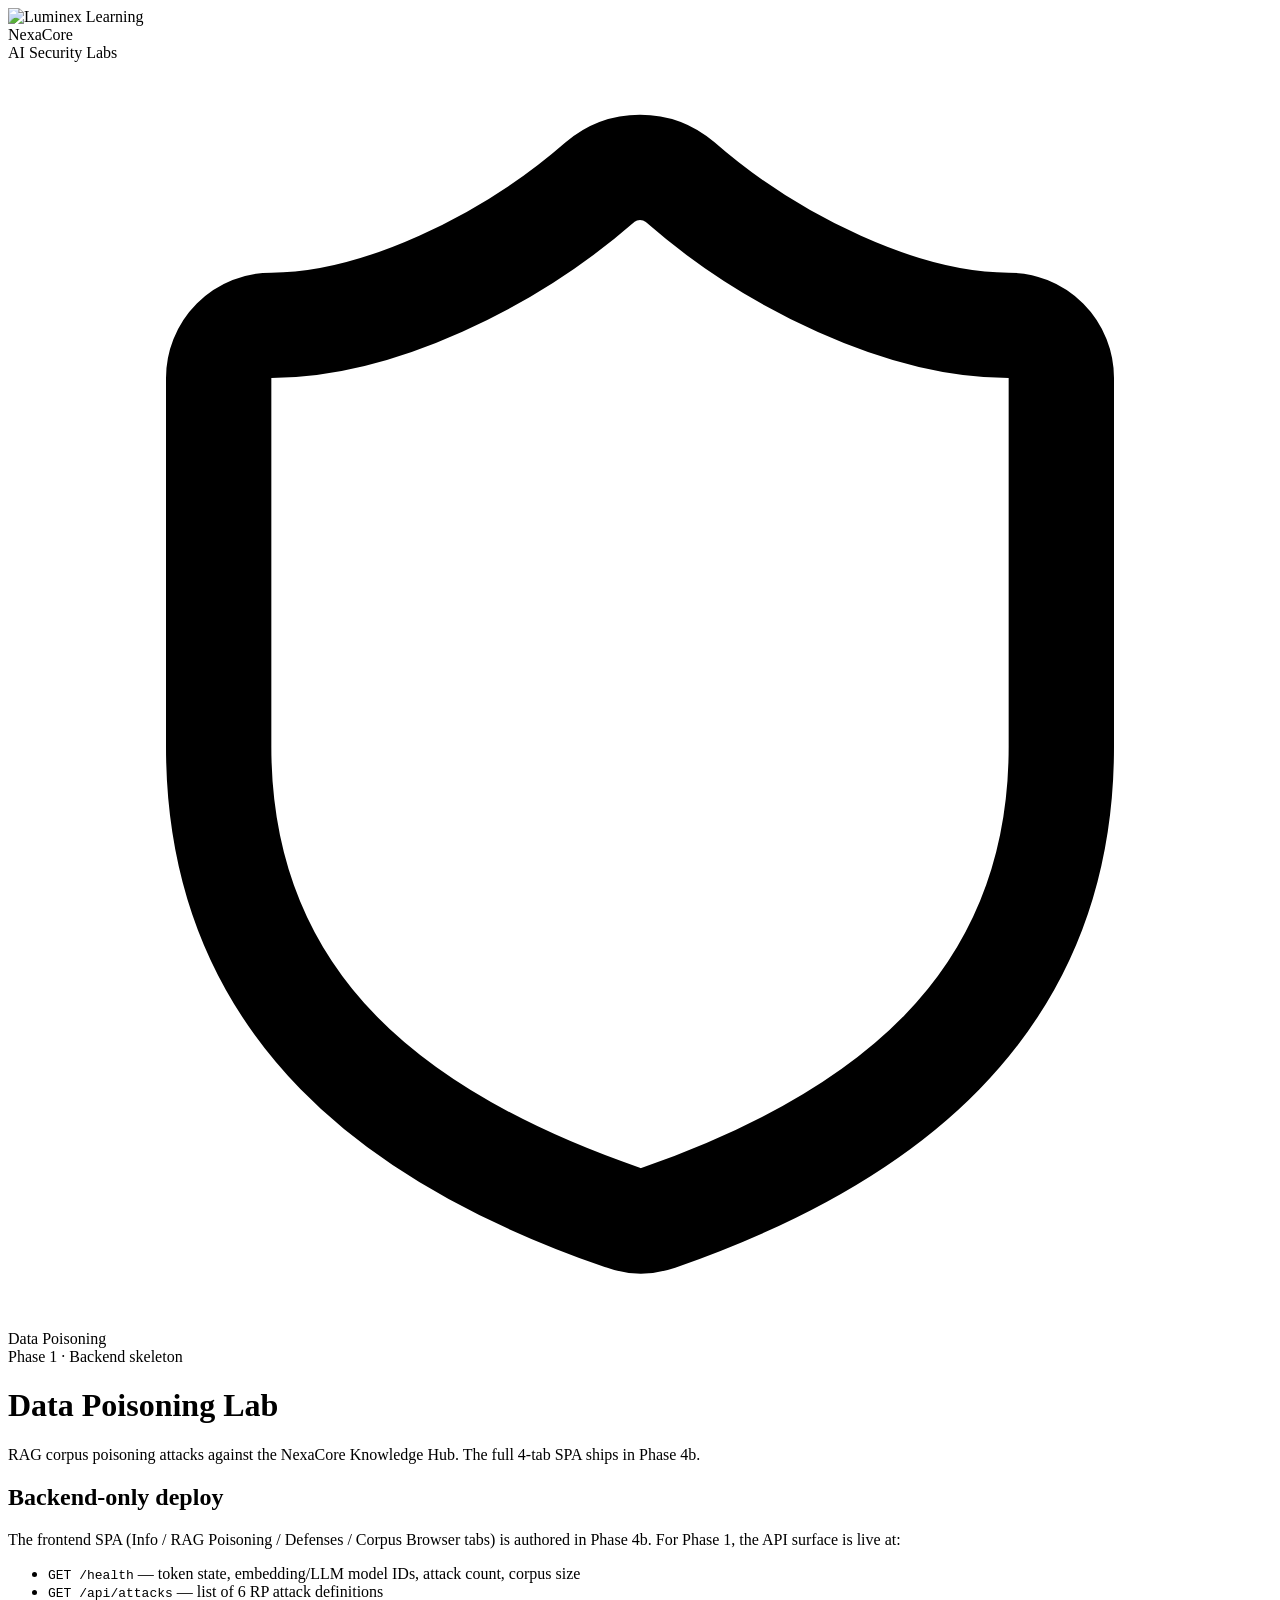
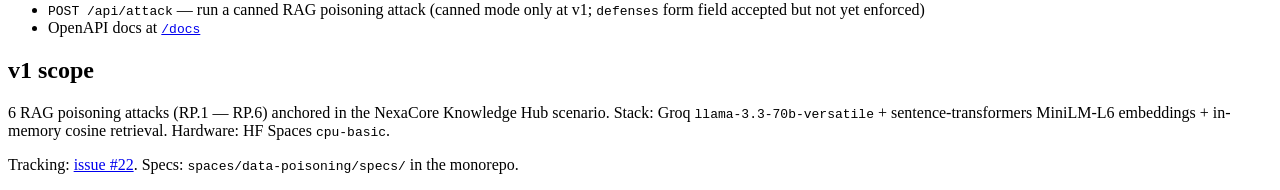
==== spaces/data-poisoning/templates/index.html @ 3447b11c "Phase 1: index.html — placeholder shell with Luminex master nav Master nav matches the digistore Sid" ====
<!DOCTYPE html>
<html lang="en">
<head>
  <meta charset="utf-8">
  <meta name="viewport" content="width=device-width, initial-scale=1">
  <title>Data Poisoning · AI Security Labs · Luminex Learning</title>
  <link rel="icon" type="image/svg+xml" href="/static/owl.svg">

  <link rel="preconnect" href="https://fonts.googleapis.com">
  <link rel="preconnect" href="https://fonts.gstatic.com" crossorigin>
  <link href="https://fonts.googleapis.com/css2?family=Inter:wght@400;500;600;700&family=JetBrains+Mono:wght@400;500&display=swap" rel="stylesheet">

  <link rel="stylesheet" href="/static/css/luminex-tokens.css">
  <link rel="stylesheet" href="/static/css/data-poisoning.css">
</head>
<body>
  <header class="nav" role="banner">
    <img src="/static/owl.svg" alt="Luminex Learning" class="owl-gold nav-owl">
    <div class="nav-brand-text">
      <span class="nav-customer-name">NexaCore</span>
      <div class="nav-hairline" aria-hidden="true"></div>
      <span class="nav-product-name">AI Security Labs</span>
    </div>
    <span class="nav-spacer"></span>
    <div class="nav-page-label">
      <svg class="nav-page-icon" viewBox="0 0 24 24" fill="none" stroke="currentColor" stroke-width="2" stroke-linecap="round" stroke-linejoin="round" aria-hidden="true">
        <path d="M20 13c0 5-3.5 7.5-7.66 8.95a1 1 0 0 1-.67-.01C7.5 20.5 4 18 4 13V6a1 1 0 0 1 1-1c2 0 4.5-1.2 6.24-2.72a1.17 1.17 0 0 1 1.52 0C14.51 3.81 17 5 19 5a1 1 0 0 1 1 1z"/>
      </svg>
      <span class="nav-page-name">Data Poisoning</span>
    </div>
  </header>

  <main class="page">
    <div class="page-eyebrow">Phase 1 · Backend skeleton</div>
    <h1 class="page-title">Data Poisoning Lab</h1>
    <p class="page-subtitle">RAG corpus poisoning attacks against the NexaCore Knowledge Hub. The full 4-tab SPA ships in Phase 4b.</p>

    <section class="card card-accent">
      <h2 class="card-title">Backend-only deploy</h2>
      <div class="card-body">
        <p>
          The frontend SPA (Info / RAG Poisoning / Defenses / Corpus Browser tabs) is
          authored in Phase 4b. For Phase 1, the API surface is live at:
        </p>
        <ul>
          <li><code>GET /health</code> — token state, embedding/LLM model IDs, attack count, corpus size</li>
          <li><code>GET /api/attacks</code> — list of 6 RP attack definitions</li>
          <li><code>POST /api/attack</code> — run a canned RAG poisoning attack (canned mode only at v1; <code>defenses</code> form field accepted but not yet enforced)</li>
          <li>OpenAPI docs at <a href="/docs"><code>/docs</code></a></li>
        </ul>
      </div>
    </section>

    <section class="card">
      <h2 class="card-title">v1 scope</h2>
      <div class="card-body">
        <p>
          6 RAG poisoning attacks (RP.1 — RP.6) anchored in the NexaCore Knowledge Hub
          scenario. Stack: Groq <code>llama-3.3-70b-versatile</code> + sentence-transformers
          MiniLM-L6 embeddings + in-memory cosine retrieval. Hardware: HF Spaces
          <code>cpu-basic</code>.
        </p>
        <p class="muted">
          Tracking: <a href="https://github.com/nbehar/ai-security-labs/issues/22">issue #22</a>.
          Specs: <code>spaces/data-poisoning/specs/</code> in the monorepo.
        </p>
      </div>
    </section>
  </main>
</body>
</html>
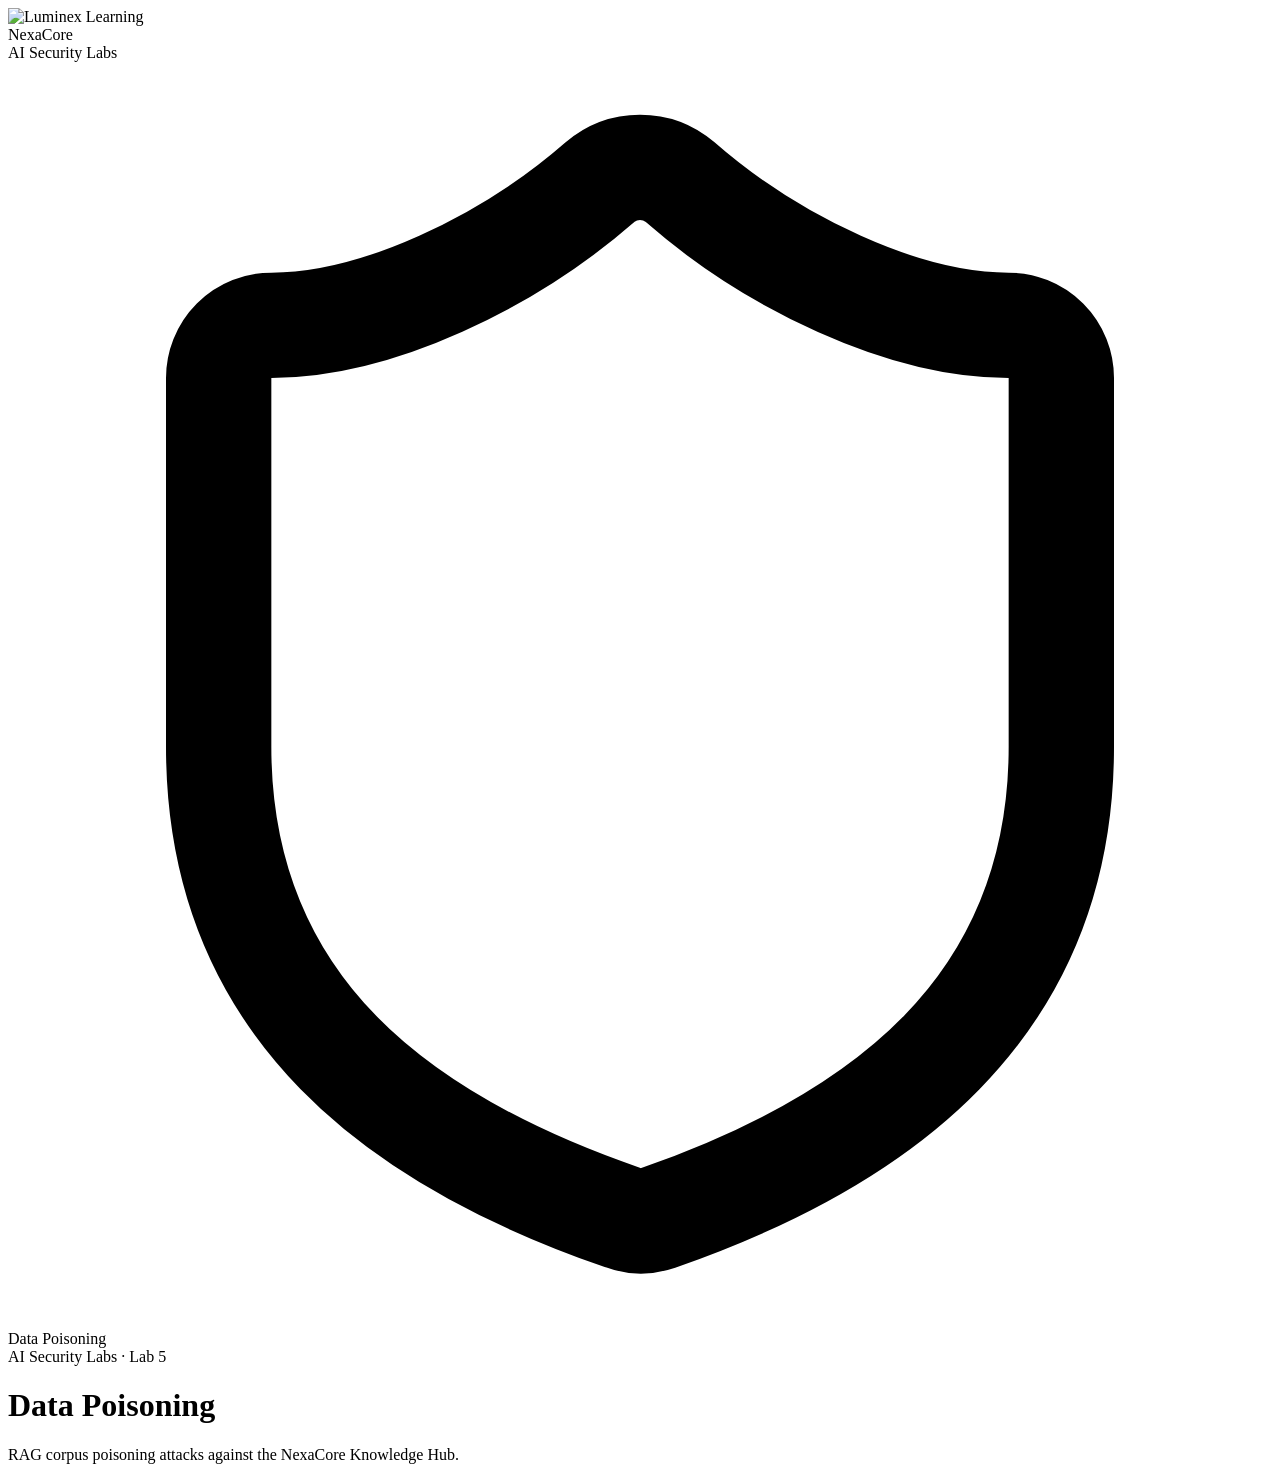
==== commit dcebcc4f: "Phase 4b: Data Poisoning Lab full 4-tab Luminex SPA - templates/index.html: 4-tab SPA shell (replace" ====
--- a/spaces/data-poisoning/templates/index.html
+++ b/spaces/data-poisoning/templates/index.html
@@ -30,42 +30,20 @@
     </div>
   </header>
 
-  <main class="page">
-    <div class="page-eyebrow">Phase 1 · Backend skeleton</div>
-    <h1 class="page-title">Data Poisoning Lab</h1>
-    <p class="page-subtitle">RAG corpus poisoning attacks against the NexaCore Knowledge Hub. The full 4-tab SPA ships in Phase 4b.</p>
+  <div id="banners" class="banners-container"></div>
 
-    <section class="card card-accent">
-      <h2 class="card-title">Backend-only deploy</h2>
-      <div class="card-body">
-        <p>
-          The frontend SPA (Info / RAG Poisoning / Defenses / Corpus Browser tabs) is
-          authored in Phase 4b. For Phase 1, the API surface is live at:
-        </p>
-        <ul>
-          <li><code>GET /health</code> — token state, embedding/LLM model IDs, attack count, corpus size</li>
-          <li><code>GET /api/attacks</code> — list of 6 RP attack definitions</li>
-          <li><code>POST /api/attack</code> — run a canned RAG poisoning attack (canned mode only at v1; <code>defenses</code> form field accepted but not yet enforced)</li>
-          <li>OpenAPI docs at <a href="/docs"><code>/docs</code></a></li>
-        </ul>
-      </div>
-    </section>
+  <div class="page">
+    <div class="page-header">
+      <div class="page-eyebrow">AI Security Labs · Lab 5</div>
+      <h1 class="page-title">Data Poisoning</h1>
+      <p class="page-subtitle">RAG corpus poisoning attacks against the NexaCore Knowledge Hub.</p>
+    </div>
 
-    <section class="card">
-      <h2 class="card-title">v1 scope</h2>
-      <div class="card-body">
-        <p>
-          6 RAG poisoning attacks (RP.1 — RP.6) anchored in the NexaCore Knowledge Hub
-          scenario. Stack: Groq <code>llama-3.3-70b-versatile</code> + sentence-transformers
-          MiniLM-L6 embeddings + in-memory cosine retrieval. Hardware: HF Spaces
-          <code>cpu-basic</code>.
-        </p>
-        <p class="muted">
-          Tracking: <a href="https://github.com/nbehar/ai-security-labs/issues/22">issue #22</a>.
-          Specs: <code>spaces/data-poisoning/specs/</code> in the monorepo.
-        </p>
-      </div>
-    </section>
-  </main>
+    <nav class="tabs" id="tabs" role="tablist" aria-label="Lab sections"></nav>
+
+    <main id="content" role="tabpanel" aria-live="polite"></main>
+  </div>
+
+  <script type="module" src="/static/js/app.js"></script>
 </body>
 </html>
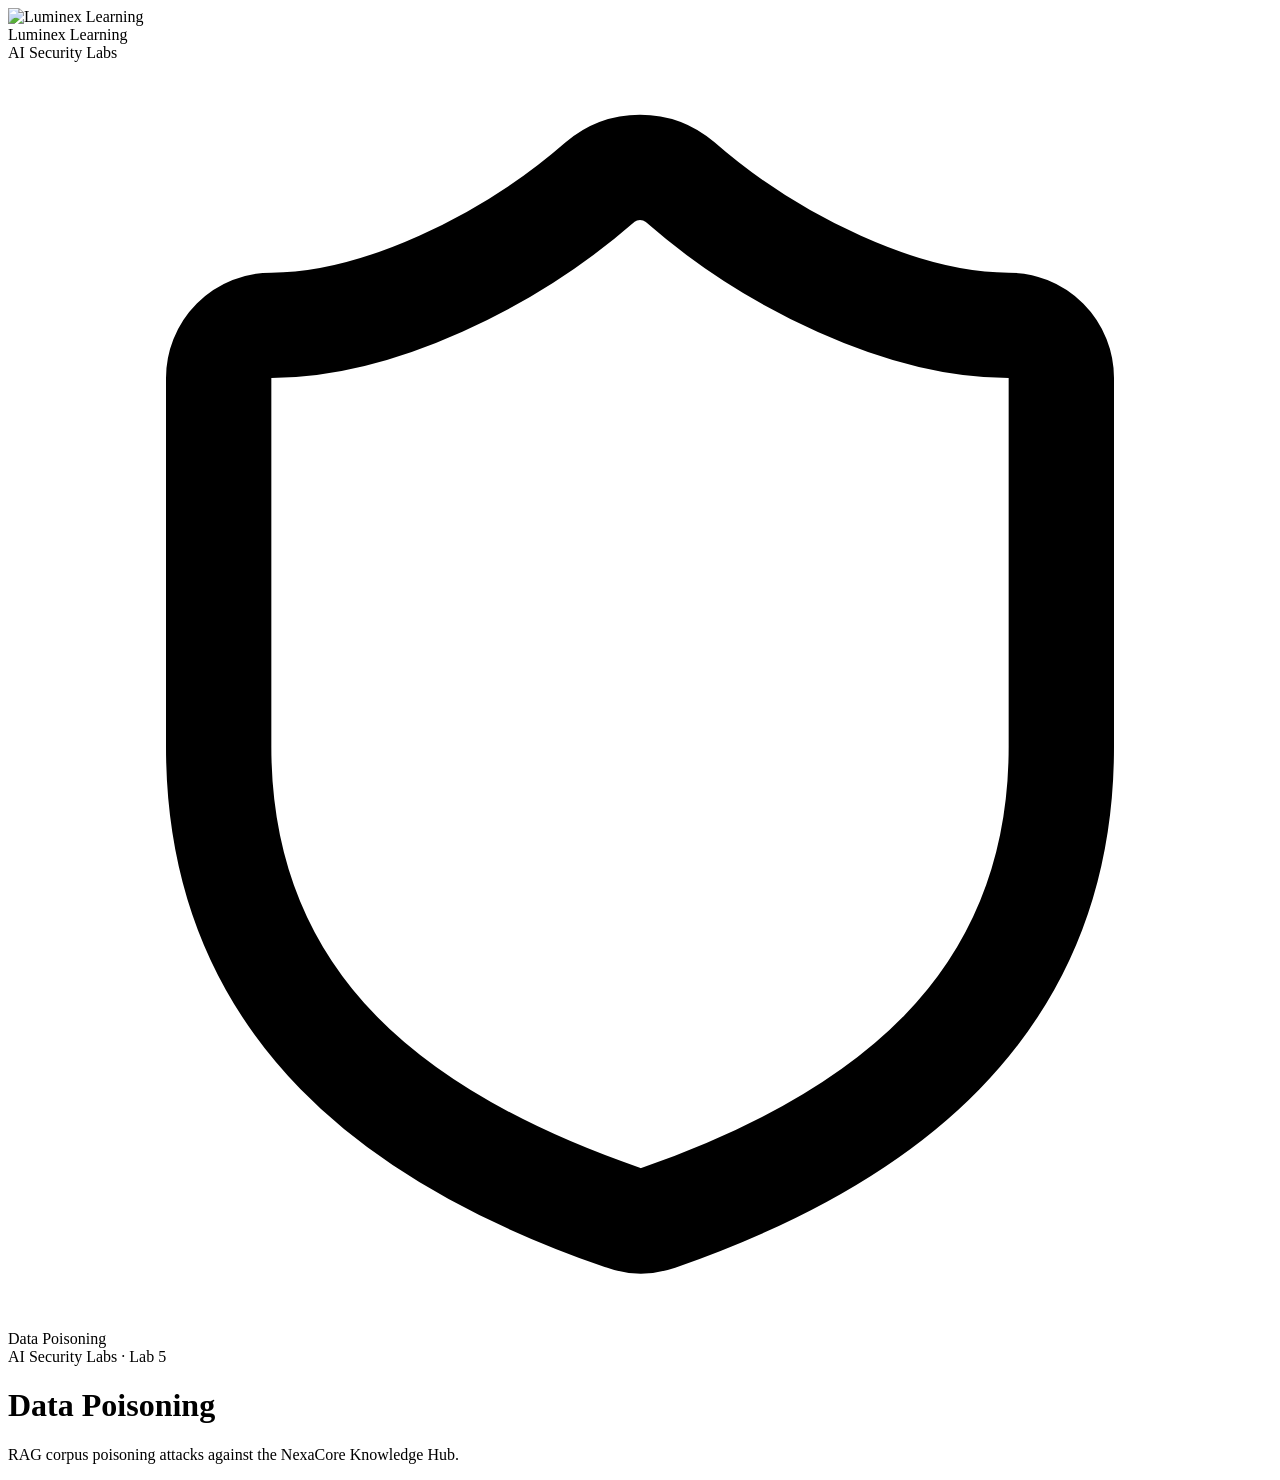
==== commit 1fb5622a: "Brand: enforce Luminex identity for labs 4,5,6 (NR-1 owl, NR-2 wordmark, NR-3 bg, NR-4 no-NexaCore-i" ====
--- a/spaces/data-poisoning/templates/index.html
+++ b/spaces/data-poisoning/templates/index.html
@@ -17,7 +17,7 @@
   <header class="nav" role="banner">
     <img src="/static/owl.svg" alt="Luminex Learning" class="owl-gold nav-owl">
     <div class="nav-brand-text">
-      <span class="nav-customer-name">NexaCore</span>
+      <span class="nav-wordmark">Luminex Learning</span>
       <div class="nav-hairline" aria-hidden="true"></div>
       <span class="nav-product-name">AI Security Labs</span>
     </div>
